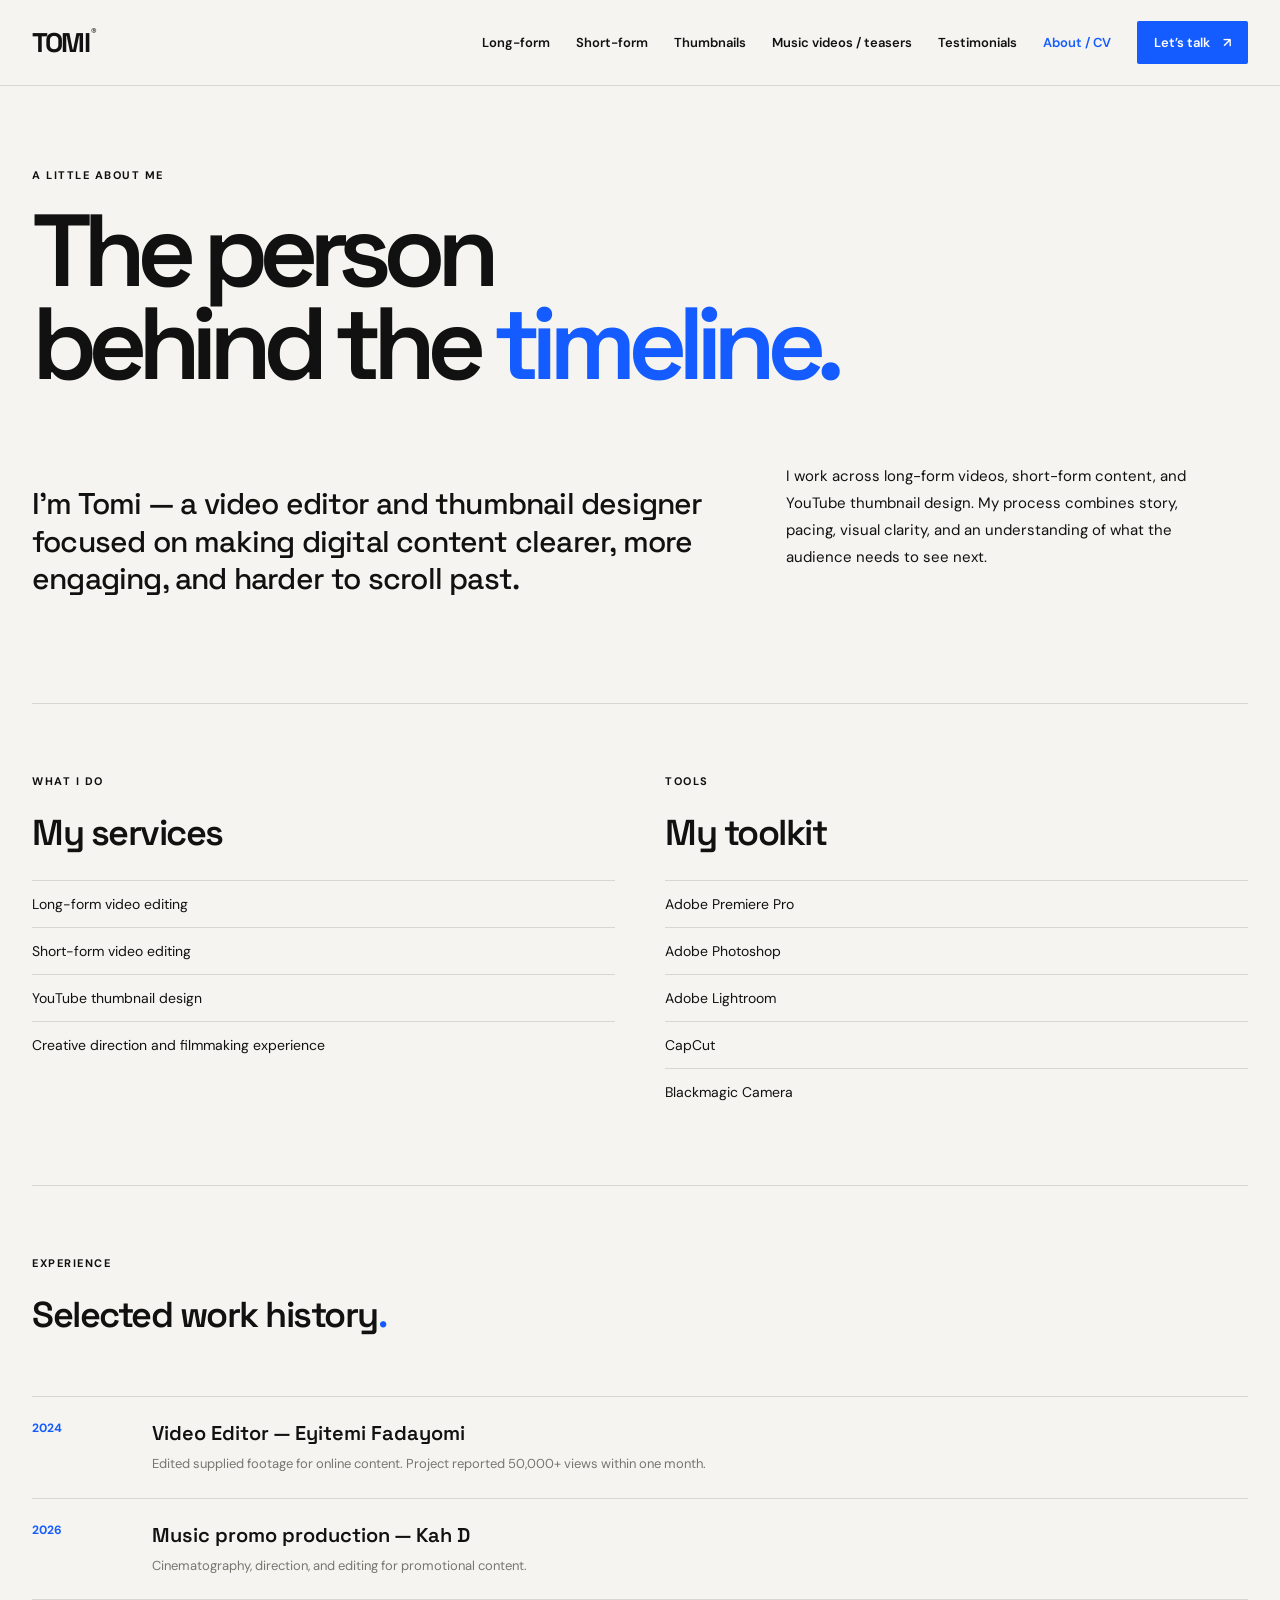
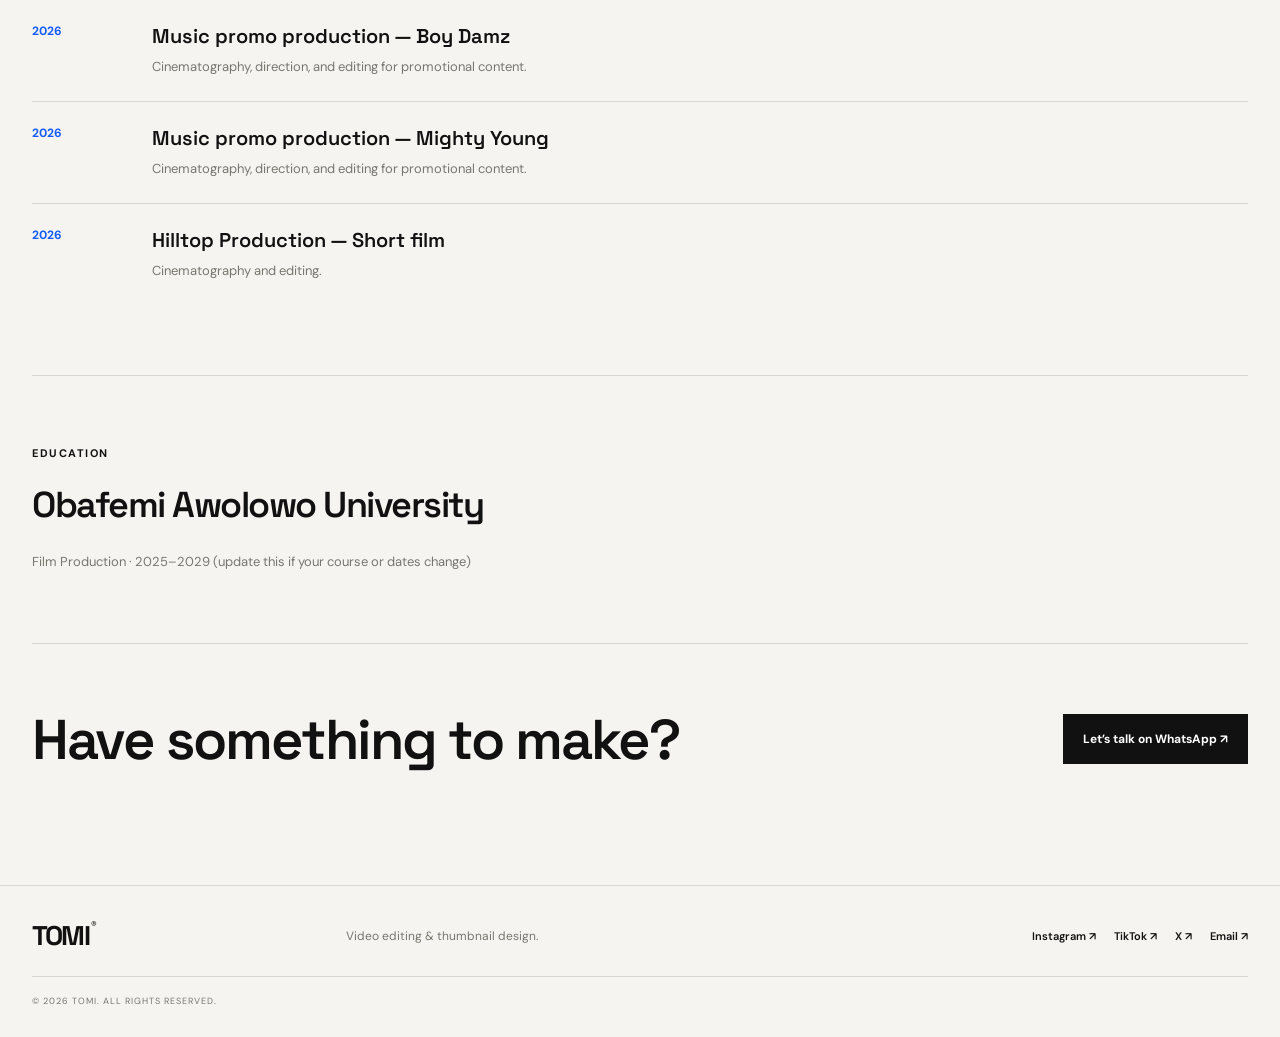
==== about.html @ e011cd74 "Add files via upload" ====
<!doctype html>
<html lang="en">
<head>
  <meta charset="utf-8"><meta name="viewport" content="width=device-width, initial-scale=1">
  <title>About & CV — Tomi</title>
  <link rel="preconnect" href="https://fonts.googleapis.com"><link rel="preconnect" href="https://fonts.gstatic.com" crossorigin>
  <link href="https://fonts.googleapis.com/css2?family=DM+Sans:wght@400;500;600;700&family=Space+Grotesk:wght@400;500;600;700&display=swap" rel="stylesheet">
  <link rel="stylesheet" href="style.css"><script src="script.js" defer></script>
</head>
<body>
<header class="site-header"><a class="wordmark" href="index.html">TOMI<span>®</span></a><button class="menu-toggle" aria-expanded="false" aria-controls="site-nav" aria-label="Open navigation"><span></span><span></span></button><nav class="site-nav" id="site-nav"><a href="work/long-forms.html">Long-form</a><a href="work/short-forms.html">Short-form</a><a href="work/thumbnails.html">Thumbnails</a>
      <a href="work/music-videos.html">Music videos / teasers</a><a href="testimonials.html">Testimonials</a><a class="active" href="about.html">About / CV</a><a class="nav-cta" href="index.html#contact">Let’s talk <span>↗</span></a></nav></header>
<main class="page-main section-wrap">
  <p class="eyebrow">A LITTLE ABOUT ME</p>
  <h1 class="page-title">The person<br>behind the <span class="highlight">timeline.</span></h1>
  <div class="about-intro"><p class="lead">I’m Tomi — a video editor and thumbnail designer focused on making digital content clearer, more engaging, and harder to scroll past.</p><p>I work across long-form videos, short-form content, and YouTube thumbnail design. My process combines story, pacing, visual clarity, and an understanding of what the audience needs to see next.</p></div>
  <div class="about-columns">
    <section><p class="eyebrow">WHAT I DO</p><h2>My services</h2><ul class="plain-list"><li>Long-form video editing</li><li>Short-form video editing</li><li>YouTube thumbnail design</li><li>Creative direction and filmmaking experience</li></ul></section>
    <section><p class="eyebrow">TOOLS</p><h2>My toolkit</h2><ul class="plain-list"><li>Adobe Premiere Pro</li><li>Adobe Photoshop</li><li>Adobe Lightroom</li><li>CapCut</li><li>Blackmagic Camera</li></ul></section>
  </div>
  <section class="cv-section"><div class="section-heading"><div><p class="eyebrow">EXPERIENCE</p><h2>Selected work history<span class="blue-period">.</span></h2></div></div>
    <div class="cv-row"><span>2024</span><div><h3>Video Editor — Eyitemi Fadayomi</h3><p>Edited supplied footage for online content. Project reported 50,000+ views within one month.</p></div></div>
    <div class="cv-row"><span>2026</span><div><h3>Music promo production — Kah D</h3><p>Cinematography, direction, and editing for promotional content.</p></div></div>
    <div class="cv-row"><span>2026</span><div><h3>Music promo production — Boy Damz</h3><p>Cinematography, direction, and editing for promotional content.</p></div></div>
    <div class="cv-row"><span>2026</span><div><h3>Music promo production — Mighty Young</h3><p>Cinematography, direction, and editing for promotional content.</p></div></div>
    <div class="cv-row"><span>2026</span><div><h3>Hilltop Production — Short film</h3><p>Cinematography and editing.</p></div></div>
  </section>
  <section class="cv-section"><p class="eyebrow">EDUCATION</p><h2>Obafemi Awolowo University</h2><p>Film Production · 2025–2029 <span class="muted">(update this if your course or dates change)</span></p></section>
  <div class="about-cta"><h2>Have something to make?</h2><a class="button button-dark" href="index.html#contact">Let’s talk on WhatsApp ↗</a></div>
</main>
<footer class="site-footer"><a class="wordmark" href="index.html">TOMI<span>®</span></a><p>Video editing & thumbnail design.</p><div class="social-links"><a href="https://www.instagram.com/tomi_tha_creator/" target="_blank" rel="noreferrer">Instagram ↗</a><a href="https://www.tiktok.com/@tomi_tha_creator" target="_blank" rel="noreferrer">TikTok ↗</a><a href="#" data-social-x>X ↗</a><a href="mailto:flamezvisual@gmail.com">Email ↗</a></div><span class="copyright">© <span data-year></span> TOMI. ALL RIGHTS RESERVED.</span></footer>
</body></html>
---- style.css ----
/* TOMI PORTFOLIO — bold editorial system */
:root{--ink:#111111;--paper:#f5f4f0;--white:#fff;--blue:#145cff;--line:#d7d6d0;--muted:#777770;--display:"Space Grotesk",sans-serif;--body:"DM Sans",sans-serif;--max:1320px}
*{box-sizing:border-box}html{scroll-behavior:smooth}body{margin:0;background:var(--paper);color:var(--ink);font-family:var(--body);-webkit-font-smoothing:antialiased}body.no-scroll{overflow:hidden}a{color:inherit;text-decoration:none}button{font:inherit}img{max-width:100%;display:block}.section-wrap,.page-main{width:min(calc(100% - 64px),var(--max));margin-inline:auto}.site-header{height:86px;display:flex;align-items:center;justify-content:space-between;padding:0 32px;border-bottom:1px solid var(--line);position:relative;z-index:30;background:var(--paper)}.wordmark{font:700 27px var(--display);letter-spacing:-1.8px}.wordmark span{font-size:11px;vertical-align:top;letter-spacing:0;margin-left:2px}.site-nav{display:flex;align-items:center;gap:26px;font-size:13px;font-weight:600}.site-nav>a:not(.nav-cta){transition:color .2s}.site-nav>a:hover,.site-nav>a.active{color:var(--blue)}.nav-cta{background:var(--blue);color:#fff;padding:13px 17px;border-radius:2px}.nav-cta span{margin-left:10px}.menu-toggle{display:none}.hero{min-height:640px;padding-top:90px;padding-bottom:55px;position:relative}.eyebrow{font-size:11px;letter-spacing:1.5px;font-weight:700;margin:0 0 22px}.blue-dot{display:inline-block;width:8px;height:8px;background:var(--blue);border-radius:50%;margin-right:8px}.hero h1,.page-title{font:600 clamp(64px,9.5vw,142px)/.91 var(--display);letter-spacing:-.09em;margin:0;max-width:1100px}.outlined{-webkit-text-stroke:2px var(--blue);color:transparent}.hero-bottom{display:flex;align-items:flex-end;justify-content:space-between;margin-top:48px;max-width:900px}.hero-copy{font-size:17px;line-height:1.55;max-width:410px;margin:0}.round-link{width:54px;height:54px;border:1px solid var(--ink);border-radius:50%;display:grid;place-items:center;font-size:24px;transition:background .2s,color .2s}.round-link:hover{background:var(--ink);color:#fff}.hero-stamp{position:absolute;right:5%;bottom:82px;border:1px solid var(--blue);color:var(--blue);font:700 14px/1.1 var(--display);letter-spacing:1px;padding:18px;transform:rotate(8deg)}.marquee{overflow:hidden;background:var(--blue);color:#fff;padding:18px 0;white-space:nowrap;font:700 17px var(--display);letter-spacing:1.4px}.marquee div{min-width:max-content;word-spacing:12px}.marquee span{padding:0 26px;color:#b8ccff}.section-space{padding-top:105px;padding-bottom:110px}.section-heading{display:flex;justify-content:space-between;align-items:flex-end;gap:28px;margin-bottom:34px}.section-heading h2,.statement h2,.contact-inner h2{font:600 clamp(42px,6vw,78px)/.95 var(--display);letter-spacing:-.07em;margin:0}.blue-period{color:var(--blue)}.section-note{max-width:270px;font-size:13px;line-height:1.6;color:var(--muted);margin:0 0 5px}.service-grid{display:grid;grid-template-columns:repeat(3,1fr);gap:14px}.service-card{display:block;padding:16px;min-width:0;transition:transform .25s}.service-card:hover{transform:translateY(-5px)}.service-card-dark{background:#161616;color:#fff}.service-card-blue{background:var(--blue);color:#fff}.service-card-paper{background:#e6e4dd;color:var(--ink)}.card-topline,.card-footer{display:flex;justify-content:space-between;align-items:center;font-size:10px;letter-spacing:1px;font-weight:700}.card-art{height:285px;margin:18px 0;position:relative;overflow:hidden;display:flex;align-items:center;justify-content:center}.long-art{background:linear-gradient(140deg,#282828,#080808)}.art-label{position:absolute;left:16px;top:17px;font:700 46px/.85 var(--display);letter-spacing:-4px}.art-circle{width:112px;height:112px;border:1px solid #7d7d7d;border-radius:50%;display:grid;place-items:center;font:600 12px var(--display);letter-spacing:2px}.short-art{background:#093fd1}.vertical-frame{height:230px;width:130px;border:2px solid #fff;padding:12px;font:700 10px var(--display);display:flex;flex-direction:column;justify-content:space-between;transform:rotate(7deg);box-shadow:12px 10px 0 #111}.vertical-frame b{font:700 24px/.9 var(--display);letter-spacing:-1px}.thumb-art{background:#f7d74a;display:block;padding:25px}.thumb-big{display:block;font:700 clamp(38px,4vw,58px)/.8 var(--display);letter-spacing:-4px}.thumb-box{position:absolute;bottom:25px;right:22px;background:var(--blue);color:#fff;padding:12px;font:700 11px/1.2 var(--display);transform:rotate(-5deg)}.card-footer{border-top:1px solid currentColor;padding-top:16px;letter-spacing:0}.card-footer h3{font:600 21px var(--display);letter-spacing:-.7px;margin:0}.card-footer span{font-size:10px}.statement{padding-top:95px;padding-bottom:110px;border-top:1px solid var(--line);border-bottom:1px solid var(--line)}.statement h2{font-size:clamp(54px,8vw,105px)}.highlight{color:var(--blue)}.statement-copy{font-size:15px;line-height:1.65;max-width:440px;margin:32px 0 0 auto}.testimonial-preview{padding-top:100px;padding-bottom:110px}.text-link{font-size:12px;font-weight:700;border-bottom:1px solid var(--ink);padding-bottom:6px}.quote-panel{background:#e8e7e1;padding:36px;max-width:900px;min-height:200px}.quote-mark{font:700 70px/.7 var(--display);color:var(--blue)}.quote-panel p{font:500 clamp(22px,3vw,34px)/1.2 var(--display);letter-spacing:-1px;max-width:720px;margin:18px 0 28px}.quote-attribution{font-size:10px;letter-spacing:1.2px;font-weight:700;color:var(--muted)}.contact-band{background:var(--blue);color:#fff;padding:90px 0}.contact-inner h2{font-size:clamp(62px,9vw,120px)}.contact-inner h2 span{color:#b8ccff}.contact-inner>p:not(.eyebrow){max-width:390px;line-height:1.6;margin:26px 0}.button{display:inline-flex;gap:40px;align-items:center;padding:17px 20px;font-weight:700;font-size:12px}.button-light{background:#fff;color:var(--ink)}.button-dark{background:var(--ink);color:#fff}.site-footer{padding:30px 32px;display:grid;grid-template-columns:1fr 1fr 2fr;gap:20px;align-items:center;border-top:1px solid var(--line)}.site-footer>p{font-size:12px;color:var(--muted)}.social-links{display:flex;gap:18px;justify-content:flex-end;flex-wrap:wrap;font-size:11px;font-weight:600}.copyright{grid-column:1/-1;border-top:1px solid var(--line);padding-top:18px;font-size:9px;letter-spacing:1px;color:var(--muted)}/* inner pages */.page-main{padding-top:82px;padding-bottom:110px;min-height:70vh}.page-title{font-size:clamp(58px,8vw,112px);margin-bottom:30px}.lead{font:500 clamp(20px,2.5vw,30px)/1.25 var(--display);letter-spacing:-.8px;max-width:760px}.page-lead{margin:30px 0 58px}.portfolio-toolbar{display:flex;justify-content:space-between;border-top:1px solid var(--ink);border-bottom:1px solid var(--line);padding:14px 0;margin-bottom:24px;font-size:10px;font-weight:700;letter-spacing:1.2px}.project-grid{display:grid;grid-template-columns:repeat(2,minmax(0,1fr));gap:48px 18px}.project-card{min-width:0}.project-media{border:0;padding:0;display:block;width:100%;aspect-ratio:16/9;background:#d8d7d1;color:var(--ink);position:relative;overflow:hidden;cursor:pointer;text-align:left}.video-placeholder{background:linear-gradient(135deg,#171717,#353535);color:#fff}.video-placeholder:nth-child(odd){background:linear-gradient(135deg,#1247e9,#071b57)}.slot-number{position:absolute;left:16px;top:14px;font:700 12px var(--display);z-index:1}.slot-play{position:absolute;left:50%;top:50%;transform:translate(-50%,-50%);border:1px solid currentColor;width:56px;height:56px;border-radius:50%;display:grid;place-items:center;padding-left:4px}.slot-label{position:absolute;left:16px;bottom:15px;font:700 10px var(--display);letter-spacing:1.5px}.project-meta{display:flex;justify-content:space-between;align-items:flex-start;margin-top:16px}.project-type{font-size:9px;letter-spacing:1.2px;color:var(--muted);font-weight:700;margin:0 0 7px}.project-meta h2{font:600 25px var(--display);letter-spacing:-1px;margin:0}.project-arrow{font-size:22px}.project-description{font-size:12px;line-height:1.6;color:var(--muted);max-width:420px;margin:10px 0 0}.thumbnail-slot{background:#f0d94d;aspect-ratio:16/9}.thumb-placeholder-text{position:absolute;left:50%;top:50%;transform:translate(-50%,-50%) rotate(-4deg);font:700 clamp(30px,4vw,58px)/.8 var(--display);letter-spacing:-3px;text-align:center;color:#101010}.thumbnail-slot:nth-child(3n){background:#175cff;color:#fff}.thumbnail-slot:nth-child(3n) .thumb-placeholder-text{color:#fff}.thumb-project .project-media{cursor:zoom-in}.video-lightbox,.image-lightbox{position:fixed;inset:0;background:rgba(0,0,0,.92);z-index:100;display:none;align-items:center;justify-content:center;padding:60px 20px}.video-lightbox.active,.image-lightbox.active{display:flex}.lightbox-content{width:min(100%,1000px);aspect-ratio:16/9}.lightbox-content iframe{width:100%;height:100%;border:0}.image-lightbox img{max-width:min(1100px,95vw);max-height:85vh;object-fit:contain}.lightbox-close{position:absolute;right:24px;top:14px;color:#fff;background:none;border:0;font-size:42px;cursor:pointer;z-index:2}.about-intro{display:grid;grid-template-columns:1.2fr .8fr;gap:60px;padding:35px 0 75px;border-bottom:1px solid var(--line)}.about-intro>p:last-child{font-size:15px;line-height:1.8;max-width:440px;margin:8px 0}.about-columns{display:grid;grid-template-columns:1fr 1fr;gap:50px;padding:70px 0;border-bottom:1px solid var(--line)}.about-columns h2,.cv-section h2{font:600 36px var(--display);letter-spacing:-1.5px;margin:0 0 24px}.plain-list{list-style:none;margin:0;padding:0}.plain-list li{border-top:1px solid var(--line);padding:14px 0;font-size:14px}.cv-section{padding:70px 0;border-bottom:1px solid var(--line)}.cv-row{display:grid;grid-template-columns:100px 1fr;gap:20px;border-top:1px solid var(--line);padding:23px 0}.cv-row>span{font-size:12px;color:var(--blue);font-weight:700}.cv-row h3{font:600 20px var(--display);margin:0 0 8px}.cv-row p,.cv-section>p:last-child{font-size:13px;color:var(--muted);line-height:1.6;margin:0}.muted{color:var(--muted)}.about-cta{display:flex;align-items:center;justify-content:space-between;gap:20px;padding-top:60px}.about-cta h2{font:600 clamp(32px,5vw,56px) var(--display);letter-spacing:-2px;margin:0}.testimonial-grid{display:grid;grid-template-columns:repeat(3,1fr);gap:14px}.testimonial-card{padding:28px;background:#e7e6df;min-height:320px;display:flex;flex-direction:column}.testimonial-card-blue{background:var(--blue);color:#fff}.testimonial-card .quote-mark{font-size:58px}.testimonial-card>p{font:500 23px/1.2 var(--display);letter-spacing:-.6px;margin:18px 0 40px}.testimonial-person{margin-top:auto;display:flex;flex-direction:column;gap:5px}.testimonial-person strong{font-size:12px}.testimonial-person span{font-size:10px;opacity:.7}.testimonial-grid+.about-cta{margin-top:30px}
@media(max-width:850px){.section-wrap,.page-main{width:min(calc(100% - 40px),var(--max))}.site-header{height:72px;padding:0 20px}.menu-toggle{display:flex;width:42px;height:42px;border:1px solid var(--ink);background:transparent;flex-direction:column;gap:6px;align-items:center;justify-content:center;z-index:3}.menu-toggle span{width:17px;height:1.5px;background:var(--ink);transition:transform .2s}.menu-toggle[aria-expanded=true] span:first-child{transform:translateY(3.75px) rotate(45deg)}.menu-toggle[aria-expanded=true] span:last-child{transform:translateY(-3.75px) rotate(-45deg)}.site-nav{position:fixed;inset:0;background:rgba(245,244,240,.96);backdrop-filter:blur(24px);-webkit-backdrop-filter:blur(24px);display:flex;flex-direction:column;align-items:stretch;justify-content:center;padding:70px 28px 35px;gap:0;visibility:hidden;opacity:0;transform:translateY(-8px);transition:opacity .2s,transform .2s,visibility .2s}.site-nav.open{visibility:visible;opacity:1;transform:translateY(0)}.site-nav>a:not(.nav-cta){font:600 31px var(--display);letter-spacing:-1px;padding:13px 0;border-bottom:1px solid var(--line)}.site-nav .nav-cta{margin-top:24px;text-align:center}.hero{min-height:610px;padding-top:76px}.hero h1{font-size:clamp(58px,12vw,100px)}.hero-bottom{margin-top:40px}.hero-stamp{right:10px;bottom:65px;transform:rotate(7deg) scale(.8);transform-origin:right bottom}.service-grid{grid-template-columns:1fr}.card-art{height:300px}.section-space{padding-top:75px;padding-bottom:80px}.statement,.testimonial-preview{padding-top:75px;padding-bottom:80px}.site-footer{grid-template-columns:1fr 1fr;padding:25px 20px}.site-footer>p{grid-column:1/-1;grid-row:2;margin:0}.social-links{grid-column:1/-1;justify-content:flex-start}.copyright{grid-column:1/-1}.about-intro{grid-template-columns:1fr;gap:12px}.about-columns{gap:24px}.testimonial-grid{grid-template-columns:1fr 1fr}.page-main{padding-top:65px}.project-grid{gap:36px 14px}}
@media(max-width:560px){.section-wrap,.page-main{width:calc(100% - 32px)}.hero{min-height:600px;padding-top:70px}.hero h1{font-size:clamp(54px,15vw,82px)}.outlined{-webkit-text-stroke:1.2px var(--blue)}.hero-bottom{align-items:flex-start;gap:20px}.hero-copy{font-size:15px;max-width:290px}.round-link{flex:0 0 44px;width:44px;height:44px}.hero-stamp{display:none}.section-heading{display:block}.section-note{margin-top:16px}.section-heading h2{font-size:46px}.card-art{height:250px}.card-footer h3{font-size:19px}.statement h2{font-size:clamp(48px,13vw,70px)}.statement-copy{margin-left:0}.contact-band{padding:70px 0}.contact-inner h2{font-size:clamp(58px,15vw,82px)}.page-title{font-size:clamp(51px,13vw,78px)}.page-lead{font-size:21px;margin-bottom:40px}.project-grid{grid-template-columns:1fr;gap:38px}.project-meta h2{font-size:23px}.portfolio-toolbar{font-size:8px;letter-spacing:.8px}.about-columns{grid-template-columns:1fr;padding:48px 0}.cv-section{padding:48px 0}.cv-row{grid-template-columns:60px 1fr;gap:12px}.about-cta{align-items:flex-start;flex-direction:column}.testimonial-grid{grid-template-columns:1fr}.testimonial-card{min-height:260px}.quote-panel{padding:24px}.quote-panel p{font-size:25px}.social-links{gap:14px}.copyright{font-size:8px}}

/* Music videos / teasers category */
@media(min-width:851px){.service-grid{grid-template-columns:repeat(2,minmax(0,1fr))}.service-card .card-art{height:320px}}
.music-art{background:radial-gradient(circle at 50% 45%,#2455df 0,#101010 62%);color:#fff;isolation:isolate}.music-orbit{position:absolute;width:230px;height:230px;border:1px solid rgba(255,255,255,.45);border-radius:50%;transform:rotate(-25deg) scaleX(1.35)}.orbit-two{width:310px;height:160px;transform:rotate(35deg);border-color:rgba(255,255,255,.25)}.music-title{position:relative;z-index:1;font:700 clamp(40px,5vw,68px)/.82 var(--display);letter-spacing:-.08em;text-align:center;transform:rotate(-6deg)}.music-tag{position:absolute;left:18px;bottom:18px;font:700 9px var(--display);letter-spacing:1.5px}


/* LONG-FORM PROJECT THUMBNAILS */

.project-media {
  position: relative;
  overflow: hidden;
  isolation: isolate;
}

.project-thumbnail {
  position: absolute;
  inset: 0;
  width: 100%;
  height: 100%;
  object-fit: cover;
  display: block;
  transition: transform 0.5s ease;
  z-index: -1;
}

.project-card:hover .project-thumbnail {
  transform: scale(1.05);
}

.project-media .slot-number,
.project-media .slot-play,
.project-media .slot-label {
  position: absolute;
  z-index: 2;
}

.project-media .slot-number {
  top: 16px;
  left: 16px;
}

.project-media .slot-play {
  top: 50%;
  left: 50%;
  transform: translate(-50%, -50%);
}

.project-media .slot-label {
  bottom: 16px;
  left: 16px;
}
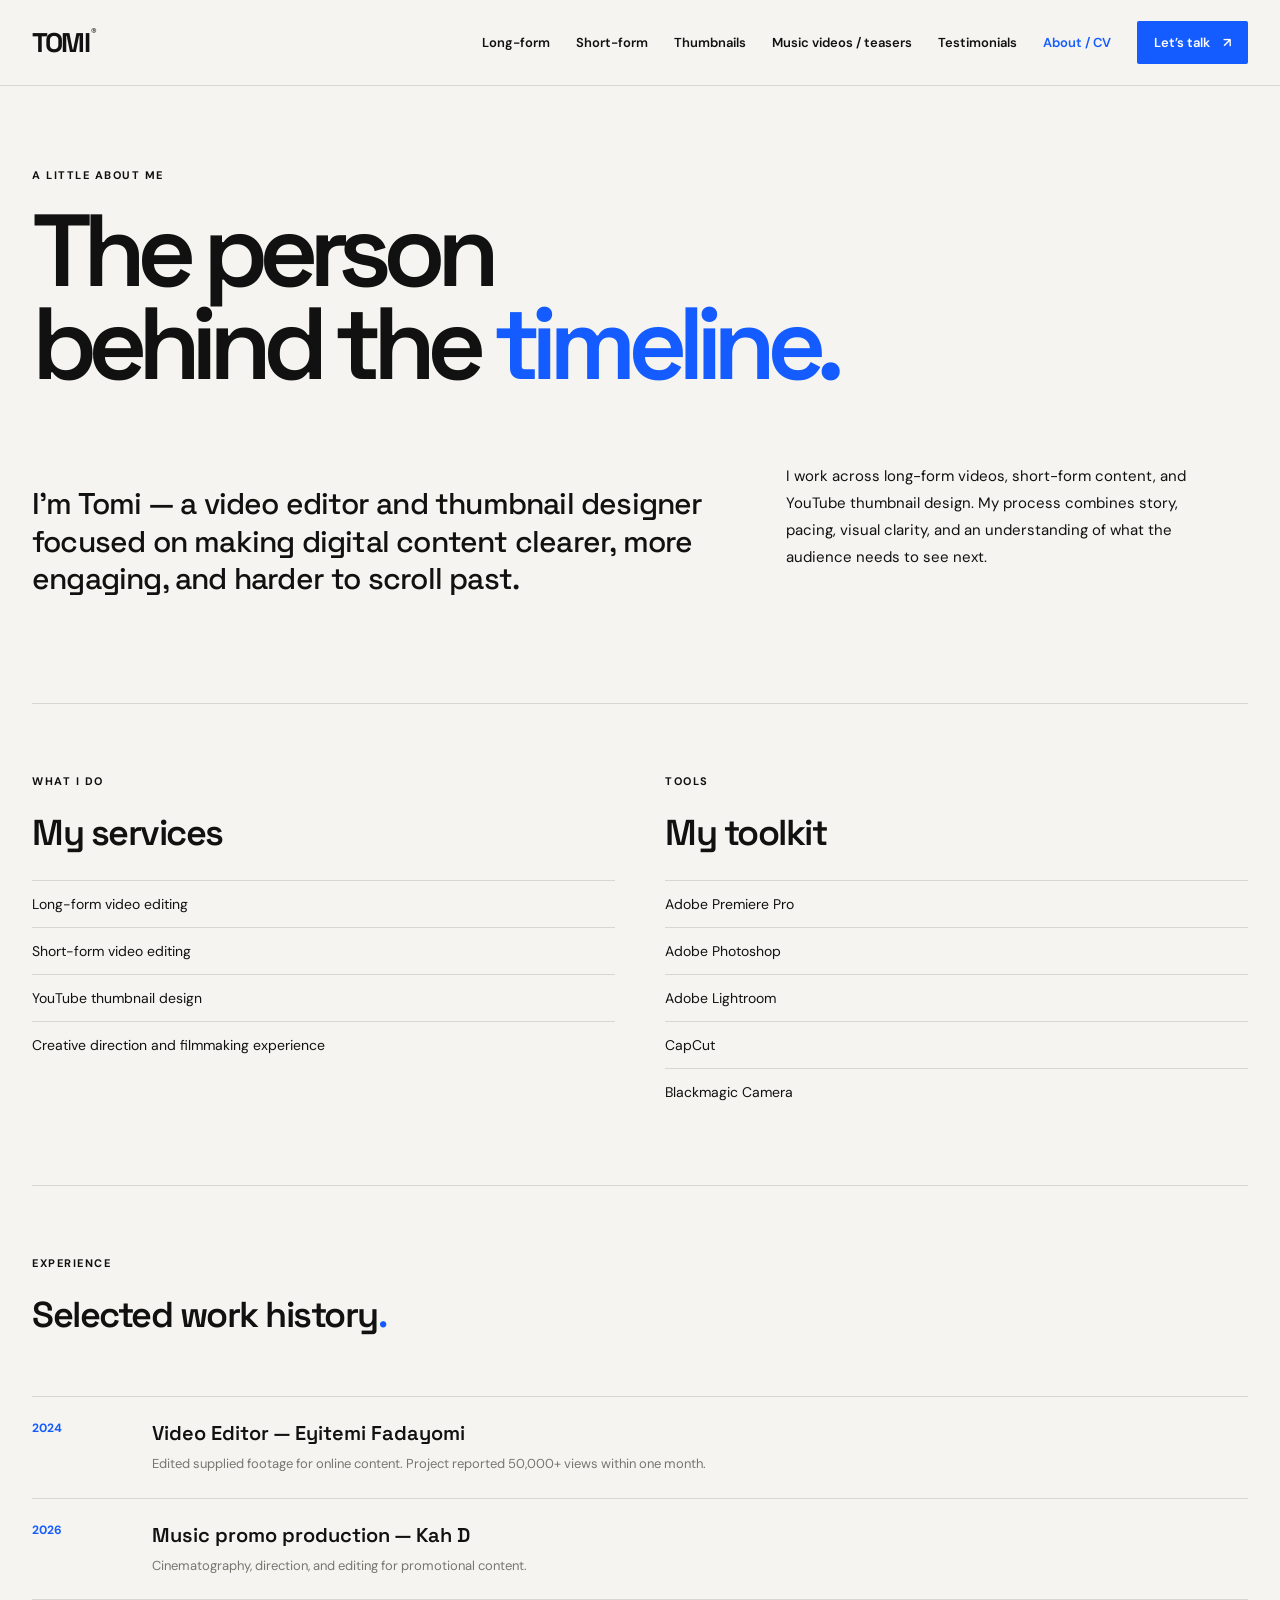
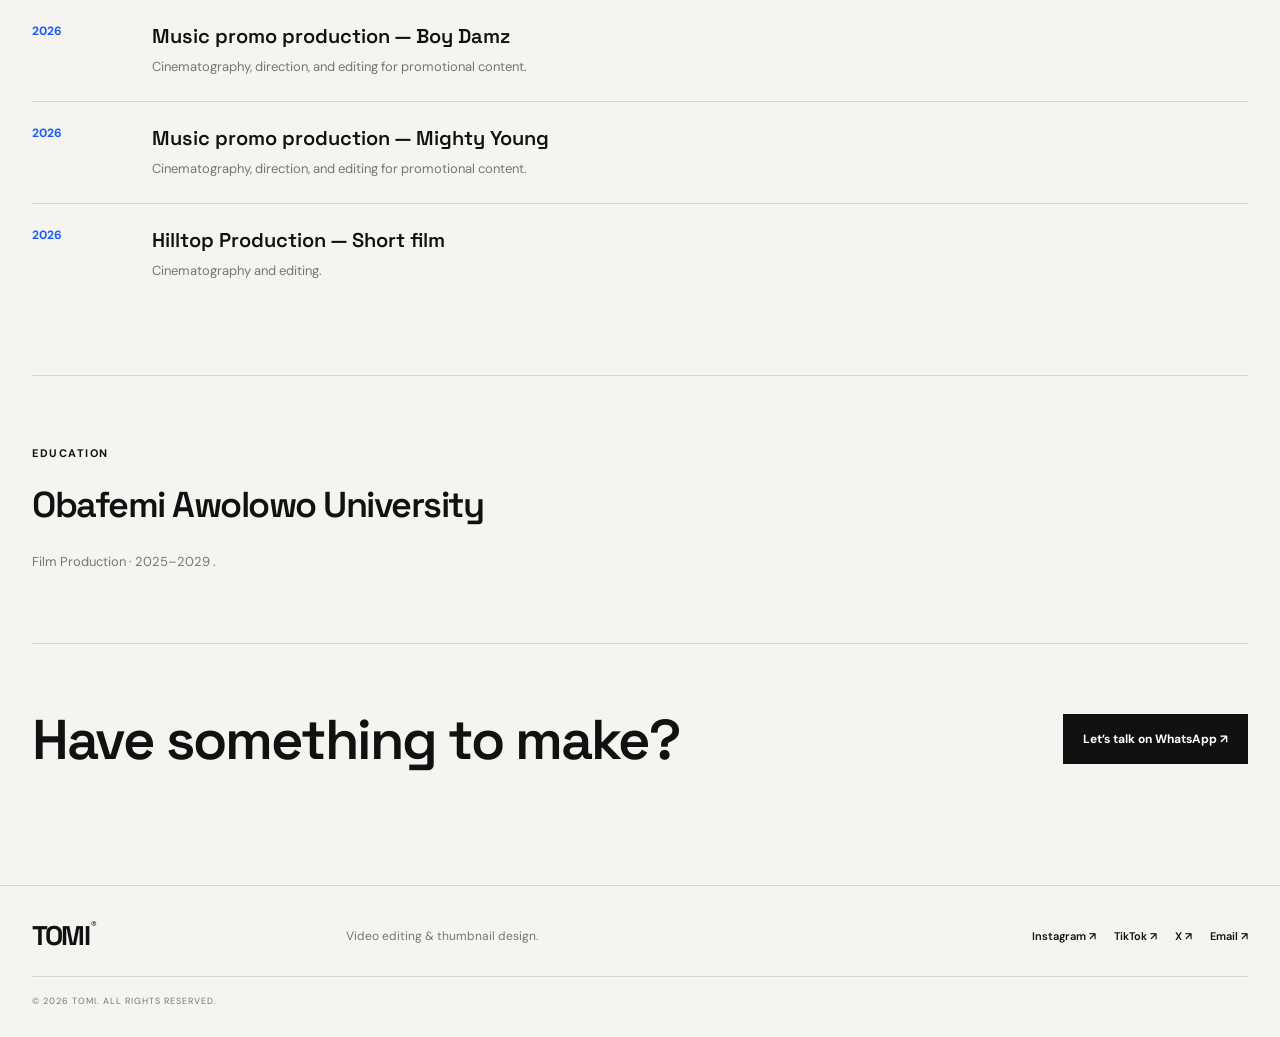
==== commit 7d260ea4: "Update about.html" ====
--- a/about.html
+++ b/about.html
@@ -25,8 +25,8 @@
     <div class="cv-row"><span>2026</span><div><h3>Music promo production — Mighty Young</h3><p>Cinematography, direction, and editing for promotional content.</p></div></div>
     <div class="cv-row"><span>2026</span><div><h3>Hilltop Production — Short film</h3><p>Cinematography and editing.</p></div></div>
   </section>
-  <section class="cv-section"><p class="eyebrow">EDUCATION</p><h2>Obafemi Awolowo University</h2><p>Film Production · 2025–2029 <span class="muted">(update this if your course or dates change)</span></p></section>
+  <section class="cv-section"><p class="eyebrow">EDUCATION</p><h2>Obafemi Awolowo University</h2><p>Film Production · 2025–2029 <span class="muted">.</span></p></section>
   <div class="about-cta"><h2>Have something to make?</h2><a class="button button-dark" href="index.html#contact">Let’s talk on WhatsApp ↗</a></div>
 </main>
 <footer class="site-footer"><a class="wordmark" href="index.html">TOMI<span>®</span></a><p>Video editing & thumbnail design.</p><div class="social-links"><a href="https://www.instagram.com/tomi_tha_creator/" target="_blank" rel="noreferrer">Instagram ↗</a><a href="https://www.tiktok.com/@tomi_tha_creator" target="_blank" rel="noreferrer">TikTok ↗</a><a href="#" data-social-x>X ↗</a><a href="mailto:flamezvisual@gmail.com">Email ↗</a></div><span class="copyright">© <span data-year></span> TOMI. ALL RIGHTS RESERVED.</span></footer>
-</body></html>+</body></html>
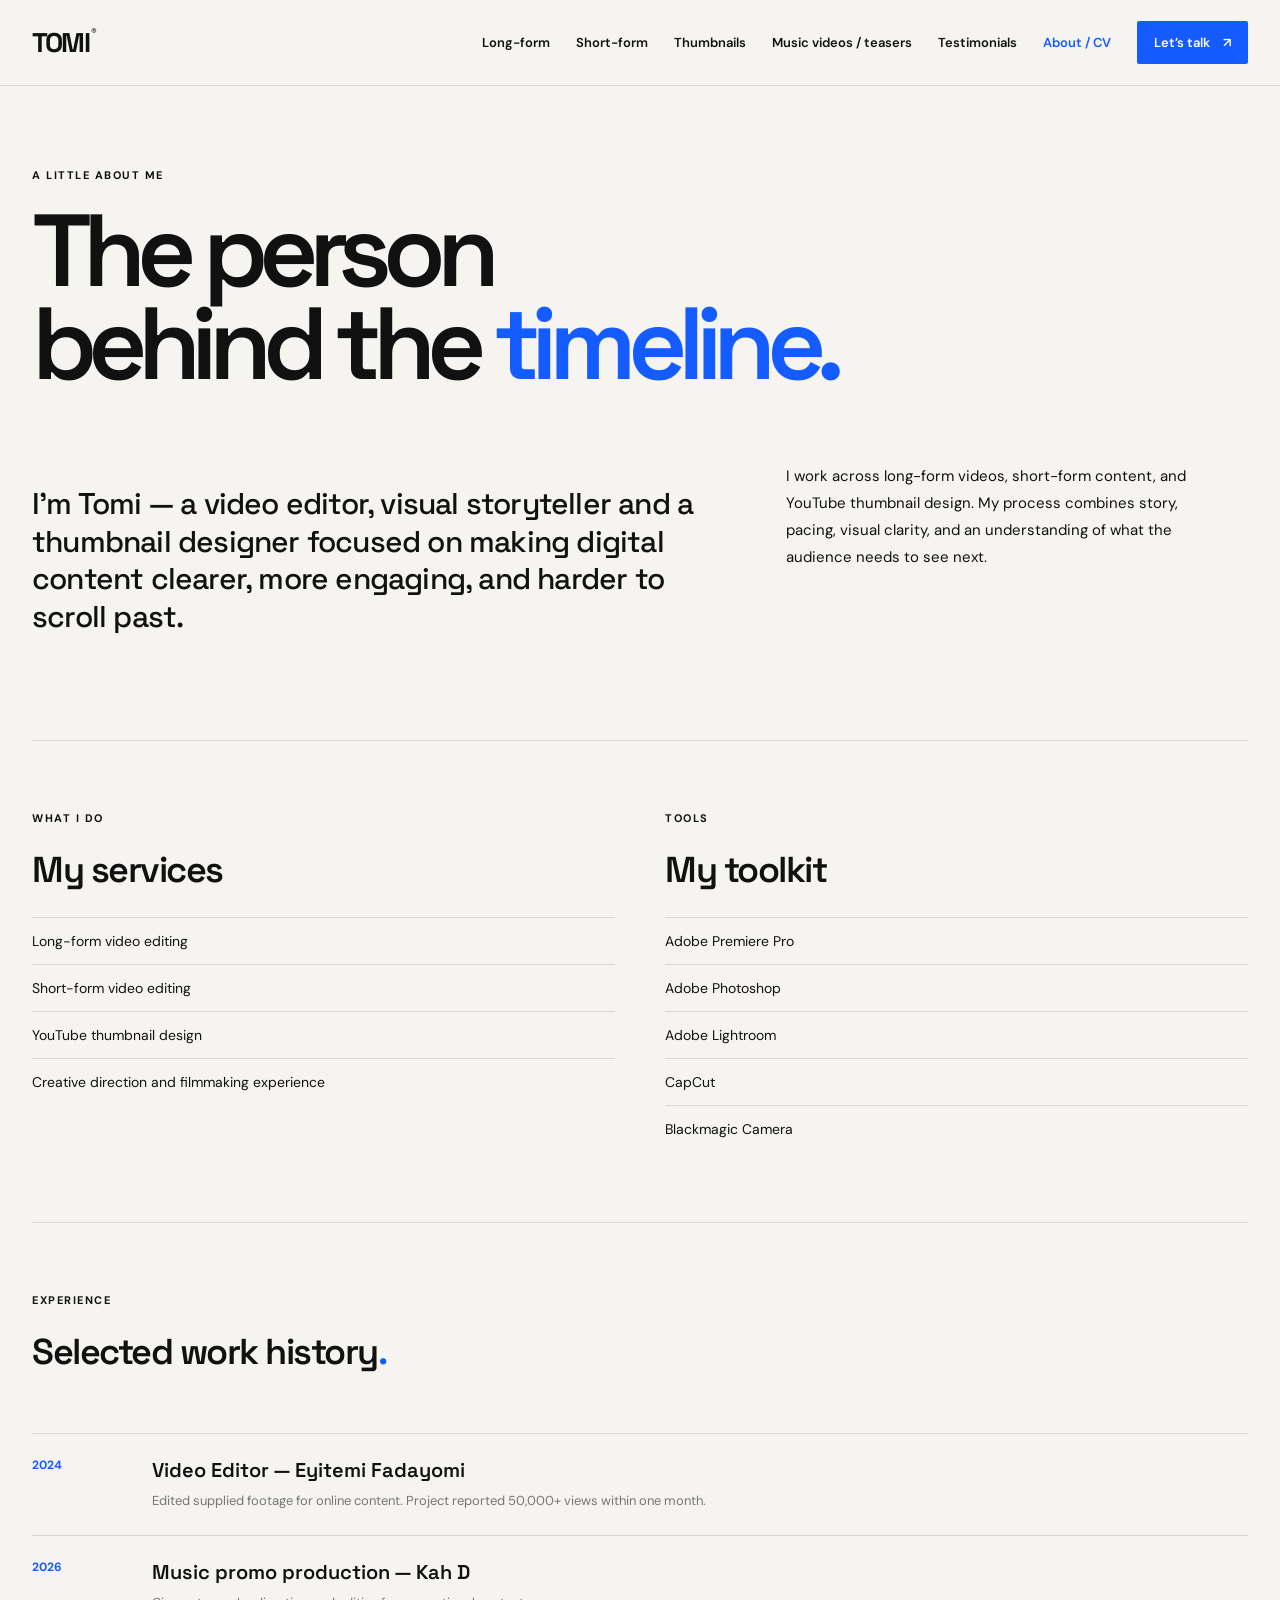
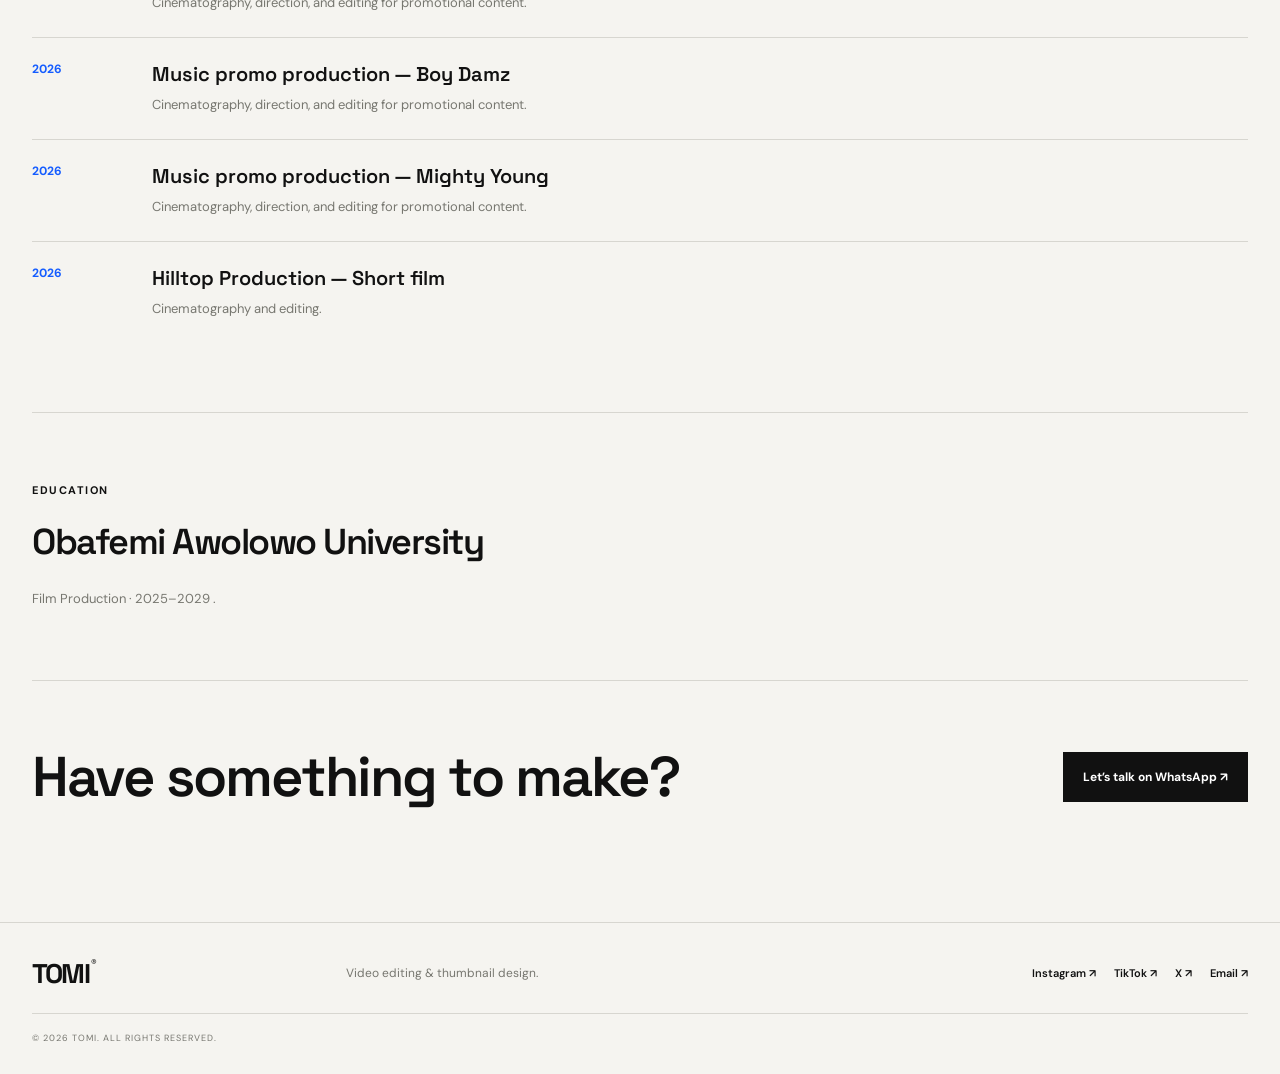
==== commit 0763d424: "Update about.html" ====
--- a/about.html
+++ b/about.html
@@ -6,6 +6,8 @@
   <link rel="preconnect" href="https://fonts.googleapis.com"><link rel="preconnect" href="https://fonts.gstatic.com" crossorigin>
   <link href="https://fonts.googleapis.com/css2?family=DM+Sans:wght@400;500;600;700&family=Space+Grotesk:wght@400;500;600;700&display=swap" rel="stylesheet">
   <link rel="stylesheet" href="style.css"><script src="script.js" defer></script>
+  <link rel="icon" type="image/x-icon" href="assets/favicon.ico">
+<link rel="icon" type="image/png" sizes="512x512" href="assets/favicon.png">
 </head>
 <body>
 <header class="site-header"><a class="wordmark" href="index.html">TOMI<span>®</span></a><button class="menu-toggle" aria-expanded="false" aria-controls="site-nav" aria-label="Open navigation"><span></span><span></span></button><nav class="site-nav" id="site-nav"><a href="work/long-forms.html">Long-form</a><a href="work/short-forms.html">Short-form</a><a href="work/thumbnails.html">Thumbnails</a>
@@ -13,7 +15,7 @@
 <main class="page-main section-wrap">
   <p class="eyebrow">A LITTLE ABOUT ME</p>
   <h1 class="page-title">The person<br>behind the <span class="highlight">timeline.</span></h1>
-  <div class="about-intro"><p class="lead">I’m Tomi — a video editor and thumbnail designer focused on making digital content clearer, more engaging, and harder to scroll past.</p><p>I work across long-form videos, short-form content, and YouTube thumbnail design. My process combines story, pacing, visual clarity, and an understanding of what the audience needs to see next.</p></div>
+  <div class="about-intro"><p class="lead">I’m Tomi — a video editor, visual storyteller and a thumbnail designer focused on making digital content clearer, more engaging, and harder to scroll past.</p><p>I work across long-form videos, short-form content, and YouTube thumbnail design. My process combines story, pacing, visual clarity, and an understanding of what the audience needs to see next.</p></div>
   <div class="about-columns">
     <section><p class="eyebrow">WHAT I DO</p><h2>My services</h2><ul class="plain-list"><li>Long-form video editing</li><li>Short-form video editing</li><li>YouTube thumbnail design</li><li>Creative direction and filmmaking experience</li></ul></section>
     <section><p class="eyebrow">TOOLS</p><h2>My toolkit</h2><ul class="plain-list"><li>Adobe Premiere Pro</li><li>Adobe Photoshop</li><li>Adobe Lightroom</li><li>CapCut</li><li>Blackmagic Camera</li></ul></section>
@@ -28,5 +30,5 @@
   <section class="cv-section"><p class="eyebrow">EDUCATION</p><h2>Obafemi Awolowo University</h2><p>Film Production · 2025–2029 <span class="muted">.</span></p></section>
   <div class="about-cta"><h2>Have something to make?</h2><a class="button button-dark" href="index.html#contact">Let’s talk on WhatsApp ↗</a></div>
 </main>
-<footer class="site-footer"><a class="wordmark" href="index.html">TOMI<span>®</span></a><p>Video editing & thumbnail design.</p><div class="social-links"><a href="https://www.instagram.com/tomi_tha_creator/" target="_blank" rel="noreferrer">Instagram ↗</a><a href="https://www.tiktok.com/@tomi_tha_creator" target="_blank" rel="noreferrer">TikTok ↗</a><a href="#" data-social-x>X ↗</a><a href="mailto:flamezvisual@gmail.com">Email ↗</a></div><span class="copyright">© <span data-year></span> TOMI. ALL RIGHTS RESERVED.</span></footer>
+<footer class="site-footer"><a class="wordmark" href="index.html">TOMI<span>®</span></a><p>Video editing & thumbnail design.</p><div class="social-links"><a href="https://www.instagram.com/tomi_tha_creator/" target="_blank" rel="noreferrer">Instagram ↗</a><a href="https://www.tiktok.com/@tomi_tha_creator" target="_blank" rel="noreferrer">TikTok ↗</a><a href="#" data-social-x>X ↗</a><a href="mailto:tomisinodebs@gmail.com">Email ↗</a></div><span class="copyright">© <span data-year></span> TOMI. ALL RIGHTS RESERVED.</span></footer>
 </body></html>
--- a/style.css
+++ b/style.css
@@ -54,3 +54,44 @@
   bottom: 16px;
   left: 16px;
 }
+
+
+/* MUSIC VIDEOS & TEASERS — INSTAGRAM EMBEDS */
+
+.instagram-project {
+  width: 100%;
+  min-height: 420px;
+  background: #111;
+  display: flex;
+  align-items: flex-start;
+  justify-content: center;
+  overflow: hidden;
+  border-radius: inherit;
+}
+
+.instagram-project .instagram-media {
+  width: 100% !important;
+  min-width: 0 !important;
+  max-width: 540px !important;
+  margin: 0 auto !important;
+}
+
+.project-client {
+  opacity: 0.7;
+  margin-top: -8px;
+  font-size: 0.9rem;
+}
+
+.project-role {
+  font-size: 0.7rem;
+  letter-spacing: 0.08em;
+  font-weight: 600;
+  opacity: 0.65;
+  margin-top: 16px;
+}
+
+@media (max-width: 768px) {
+  .instagram-project {
+    min-height: 380px;
+  }
+}
